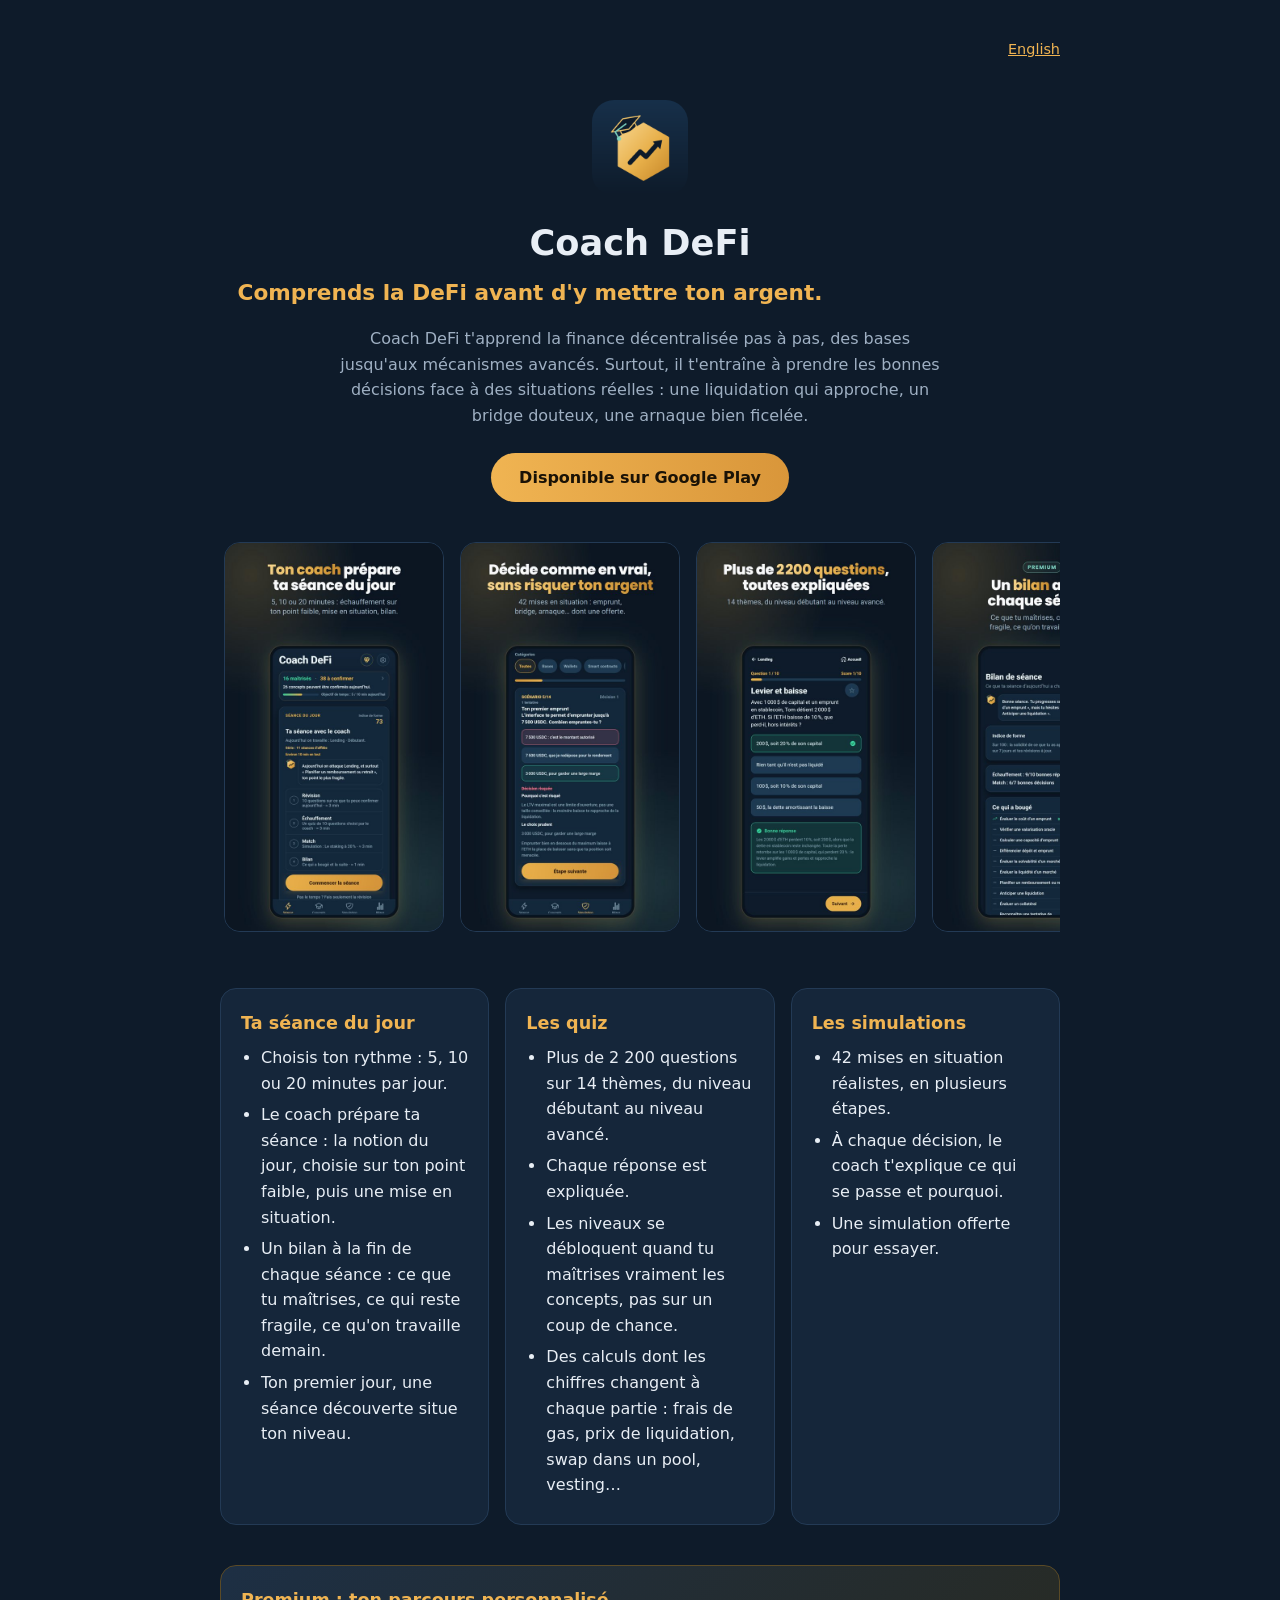
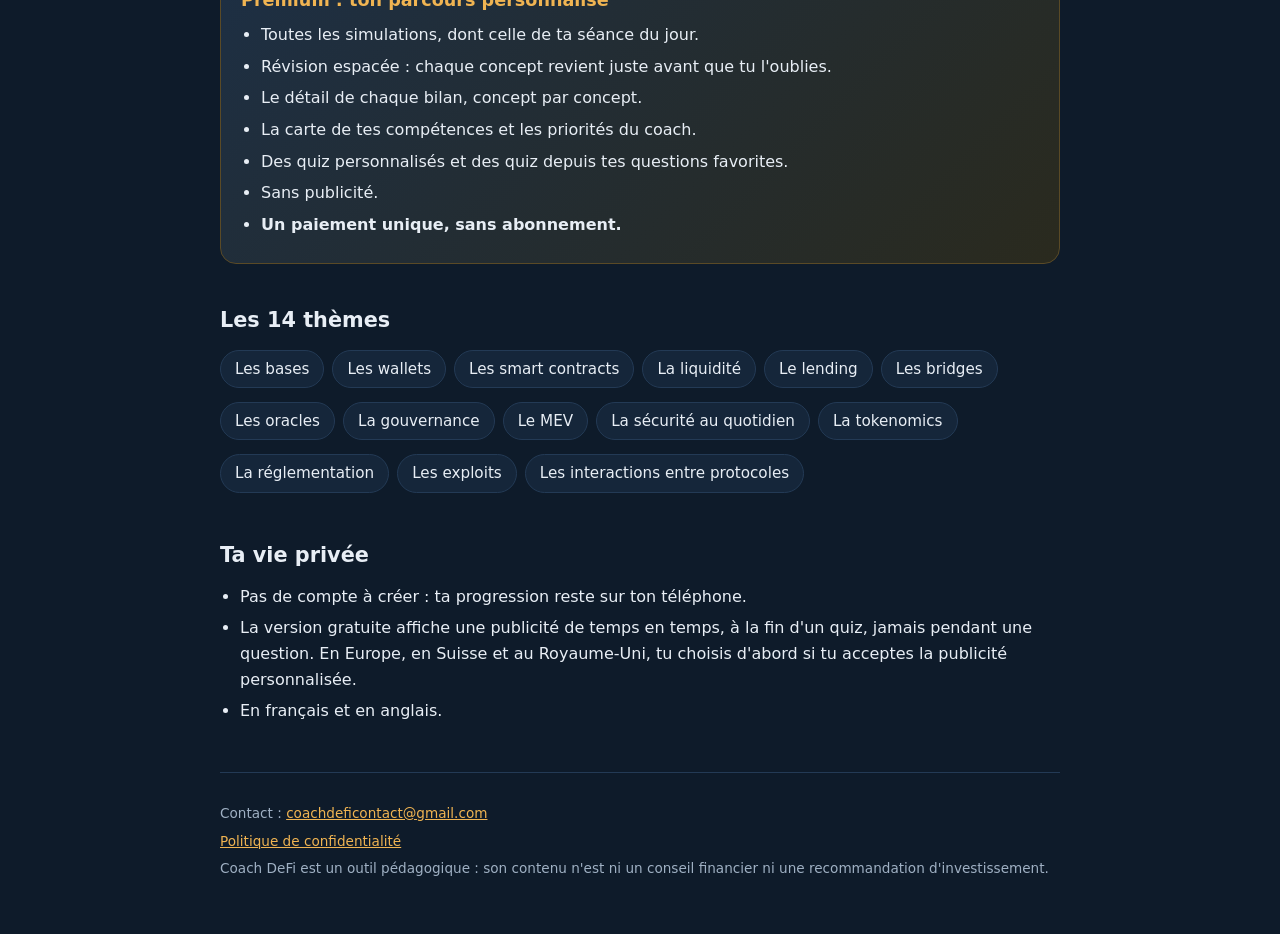
==== index.html @ 1382cdd4 "Fuller home page in French and English, with the store screenshots Co-Authored-By: Claude Opus 5.5 <" ====
<!doctype html>
<html lang="fr">
<head>
  <meta charset="utf-8">
  <meta name="viewport" content="width=device-width, initial-scale=1">
  <title>Coach DeFi : apprendre la DeFi</title>
  <meta name="description" content="Coach DeFi t'apprend la finance décentralisée pas à pas : 5 à 20 minutes par jour de quiz et de simulations réalistes, sans compte.">
  <link rel="icon" href="icon.png">
  <link rel="alternate" hreflang="en" href="https://coachdefi.github.io/en/">
  <link rel="stylesheet" href="style.css">
</head>
<body>
  <main>
    <p class="lang"><a href="en/" hreflang="en" lang="en">English</a></p>

    <header class="hero">
      <img src="icon.png" alt="Logo Coach DeFi">
      <h1>Coach DeFi</h1>
      <p class="tagline">Comprends la DeFi avant d'y mettre ton argent.</p>
      <p>Coach DeFi t'apprend la finance décentralisée pas à pas, des bases jusqu'aux mécanismes avancés. Surtout, il t'entraîne à prendre les bonnes décisions face à des situations réelles : une liquidation qui approche, un bridge douteux, une arnaque bien ficelée.</p>
      <a class="button" href="https://play.google.com/store/apps/details?id=com.deficoach.app">Disponible sur Google Play</a>
    </header>

    <div class="gallery">
      <img src="img/fr/01-home.jpg" alt="L'accueil : la séance du jour préparée par le coach" loading="lazy">
      <img src="img/fr/02-simulation-feedback.jpg" alt="Une simulation : décider comme en vrai, sans risquer son argent" loading="lazy">
      <img src="img/fr/03-quiz-feedback.jpg" alt="Un quiz avec l'explication de la réponse" loading="lazy">
      <img src="img/fr/04-session-review.jpg" alt="Le bilan de fin de séance" loading="lazy">
      <img src="img/fr/05-progression.jpg" alt="La progression et la carte des compétences" loading="lazy">
      <img src="img/fr/06-revision.jpg" alt="La révision espacée" loading="lazy">
    </div>

    <section>
      <div class="cards">
        <div class="card">
          <h3>Ta séance du jour</h3>
          <ul>
            <li>Choisis ton rythme : 5, 10 ou 20 minutes par jour.</li>
            <li>Le coach prépare ta séance : la notion du jour, choisie sur ton point faible, puis une mise en situation.</li>
            <li>Un bilan à la fin de chaque séance : ce que tu maîtrises, ce qui reste fragile, ce qu'on travaille demain.</li>
            <li>Ton premier jour, une séance découverte situe ton niveau.</li>
          </ul>
        </div>
        <div class="card">
          <h3>Les quiz</h3>
          <ul>
            <li>Plus de 2 200 questions sur 14 thèmes, du niveau débutant au niveau avancé.</li>
            <li>Chaque réponse est expliquée.</li>
            <li>Les niveaux se débloquent quand tu maîtrises vraiment les concepts, pas sur un coup de chance.</li>
            <li>Des calculs dont les chiffres changent à chaque partie : frais de gas, prix de liquidation, swap dans un pool, vesting…</li>
          </ul>
        </div>
        <div class="card">
          <h3>Les simulations</h3>
          <ul>
            <li>42 mises en situation réalistes, en plusieurs étapes.</li>
            <li>À chaque décision, le coach t'explique ce qui se passe et pourquoi.</li>
            <li>Une simulation offerte pour essayer.</li>
          </ul>
        </div>
      </div>
    </section>

    <section>
      <div class="card premium">
        <h3>Premium : ton parcours personnalisé</h3>
        <ul>
          <li>Toutes les simulations, dont celle de ta séance du jour.</li>
          <li>Révision espacée : chaque concept revient juste avant que tu l'oublies.</li>
          <li>Le détail de chaque bilan, concept par concept.</li>
          <li>La carte de tes compétences et les priorités du coach.</li>
          <li>Des quiz personnalisés et des quiz depuis tes questions favorites.</li>
          <li>Sans publicité.</li>
          <li><strong>Un paiement unique, sans abonnement.</strong></li>
        </ul>
      </div>
    </section>

    <section>
      <h2>Les 14 thèmes</h2>
      <ul class="topics">
        <li>Les bases</li><li>Les wallets</li><li>Les smart contracts</li><li>La liquidité</li><li>Le lending</li><li>Les bridges</li><li>Les oracles</li><li>La gouvernance</li><li>Le MEV</li><li>La sécurité au quotidien</li><li>La tokenomics</li><li>La réglementation</li><li>Les exploits</li><li>Les interactions entre protocoles</li>
      </ul>
    </section>

    <section>
      <h2>Ta vie privée</h2>
      <ul>
        <li>Pas de compte à créer : ta progression reste sur ton téléphone.</li>
        <li>La version gratuite affiche une publicité de temps en temps, à la fin d'un quiz, jamais pendant une question. En Europe, en Suisse et au Royaume-Uni, tu choisis d'abord si tu acceptes la publicité personnalisée.</li>
        <li>En français et en anglais.</li>
      </ul>
    </section>

    <footer>
      <p>Contact : <a href="mailto:coachdeficontact@gmail.com">coachdeficontact@gmail.com</a></p>
      <p><a href="https://gist.github.com/MatDakillah/d315c61013ce06f5cd7fb65c68aa7442">Politique de confidentialité</a></p>
      <p>Coach DeFi est un outil pédagogique : son contenu n'est ni un conseil financier ni une recommandation d'investissement.</p>
    </footer>
  </main>
</body>
</html>
---- style.css ----
:root {
  --bg: #0e1b2a;
  --card: #15263a;
  --line: #233a55;
  --text: #e8eef5;
  --muted: #9fb0c3;
  --gold: #f0b452;
  --gold-dark: #d9963a;
}
* { box-sizing: border-box; }
body { margin: 0; font-family: system-ui, -apple-system, "Segoe UI", Roboto, sans-serif; background: var(--bg); color: var(--text); line-height: 1.6; }
a { color: var(--gold); }
main { max-width: 880px; margin: 0 auto; padding: 24px 20px 48px; }

.lang { text-align: right; font-size: 0.9rem; }

.hero { text-align: center; padding: 24px 0 8px; }
.hero img { width: 96px; height: 96px; border-radius: 22px; }
.hero h1 { margin: 12px 0 0; font-size: 2.2rem; }
.hero .tagline { margin: 4px 0 16px; font-size: 1.35rem; font-weight: 700; color: var(--gold); }
.hero p { max-width: 620px; margin: 0 auto 12px; color: var(--muted); }
.button { display: inline-block; margin-top: 12px; padding: 12px 28px; border-radius: 999px; background: linear-gradient(90deg, var(--gold), var(--gold-dark)); color: #1a1206; font-weight: 700; text-decoration: none; }

.gallery { display: flex; gap: 16px; overflow-x: auto; padding: 32px 4px 16px; scroll-snap-type: x mandatory; }
.gallery img { flex: 0 0 auto; width: 220px; height: auto; border-radius: 16px; scroll-snap-align: center; border: 1px solid var(--line); }

section { margin-top: 40px; }
h2 { font-size: 1.3rem; margin: 0 0 12px; }
.cards { display: grid; grid-template-columns: repeat(auto-fit, minmax(240px, 1fr)); gap: 16px; }
.card { background: var(--card); border: 1px solid var(--line); border-radius: 16px; padding: 20px; }
.card h3 { margin: 0 0 8px; font-size: 1.1rem; color: var(--gold); }
.card ul, section > ul { margin: 0; padding-left: 20px; }
.card li, section > ul li { margin-bottom: 6px; }

.premium { background: linear-gradient(135deg, #1d2f44, #2a2a1e); border-color: #5a4a26; }

.topics { display: flex; flex-wrap: wrap; gap: 8px; padding: 0; list-style: none; }
.topics li { padding: 6px 14px; border-radius: 999px; background: var(--card); border: 1px solid var(--line); font-size: 0.95rem; }

footer { margin-top: 48px; padding-top: 24px; border-top: 1px solid var(--line); font-size: 0.85rem; color: var(--muted); }
footer p { margin: 6px 0; }
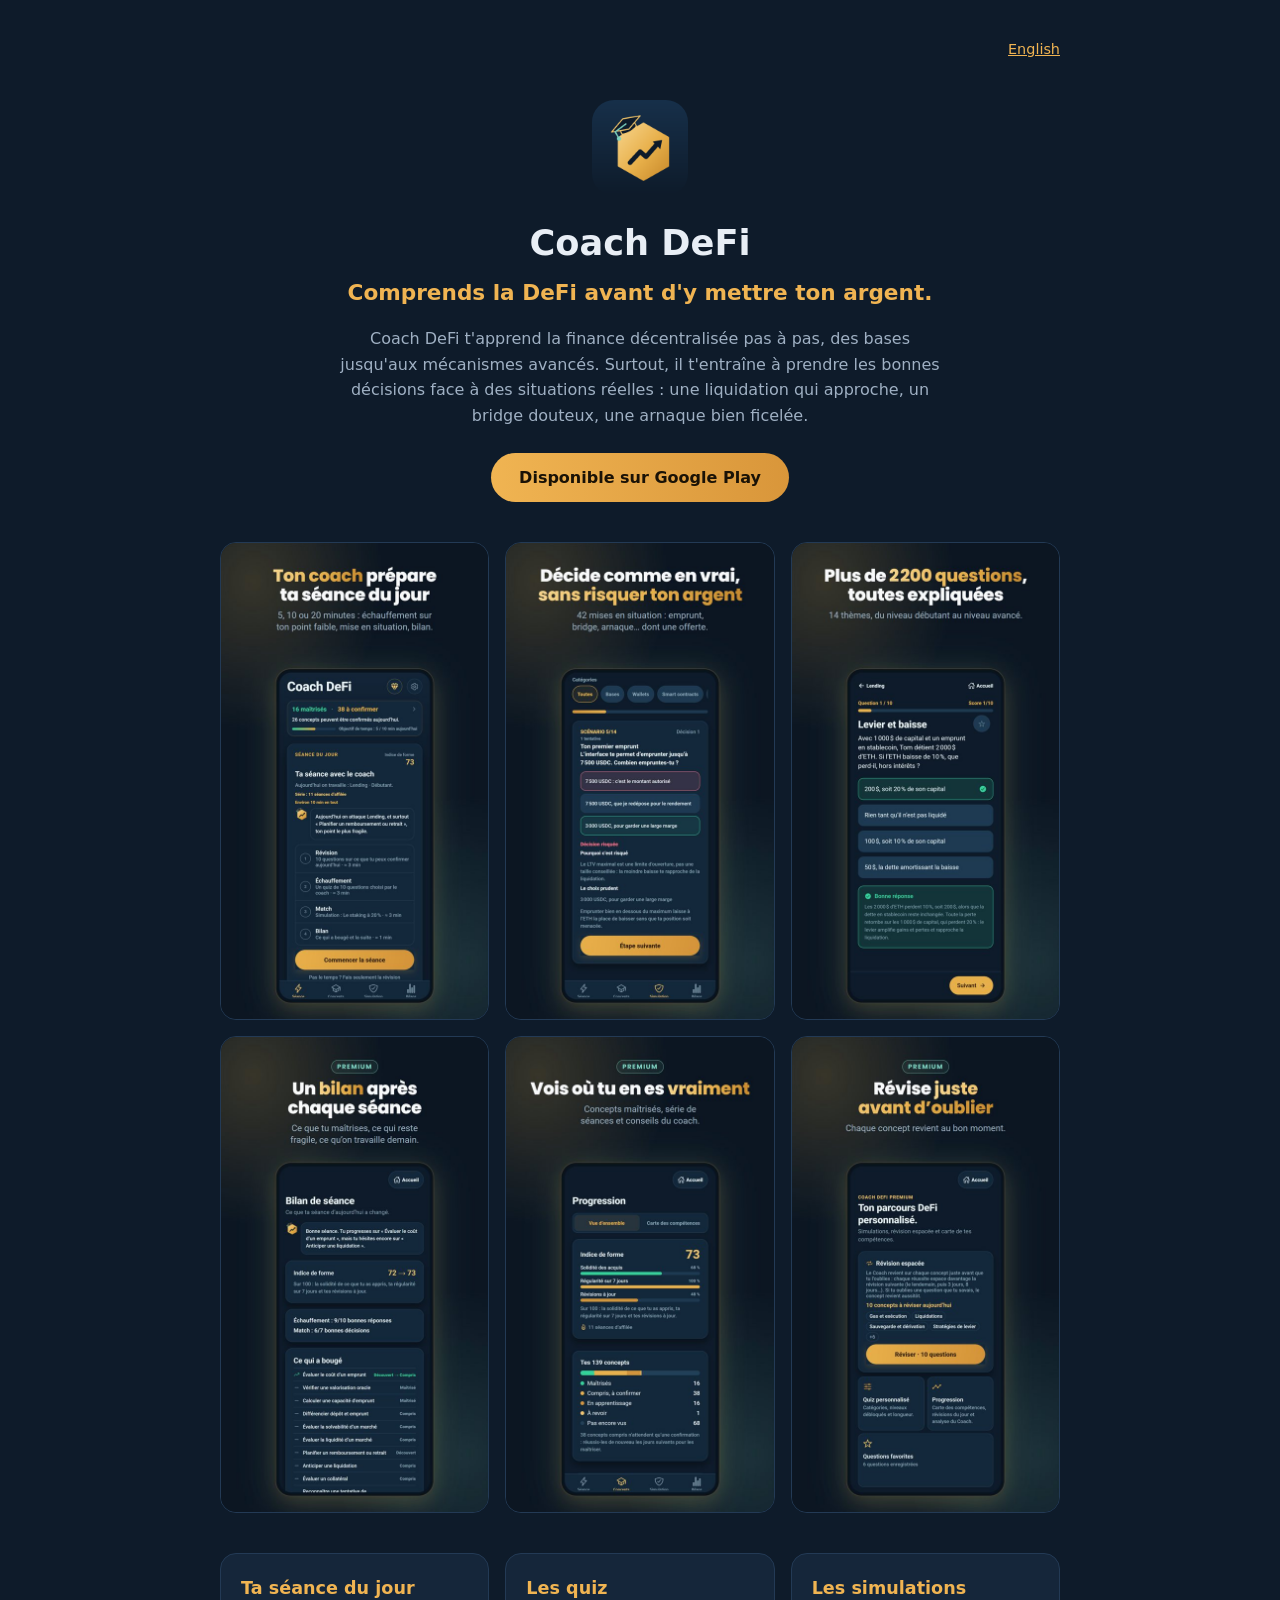
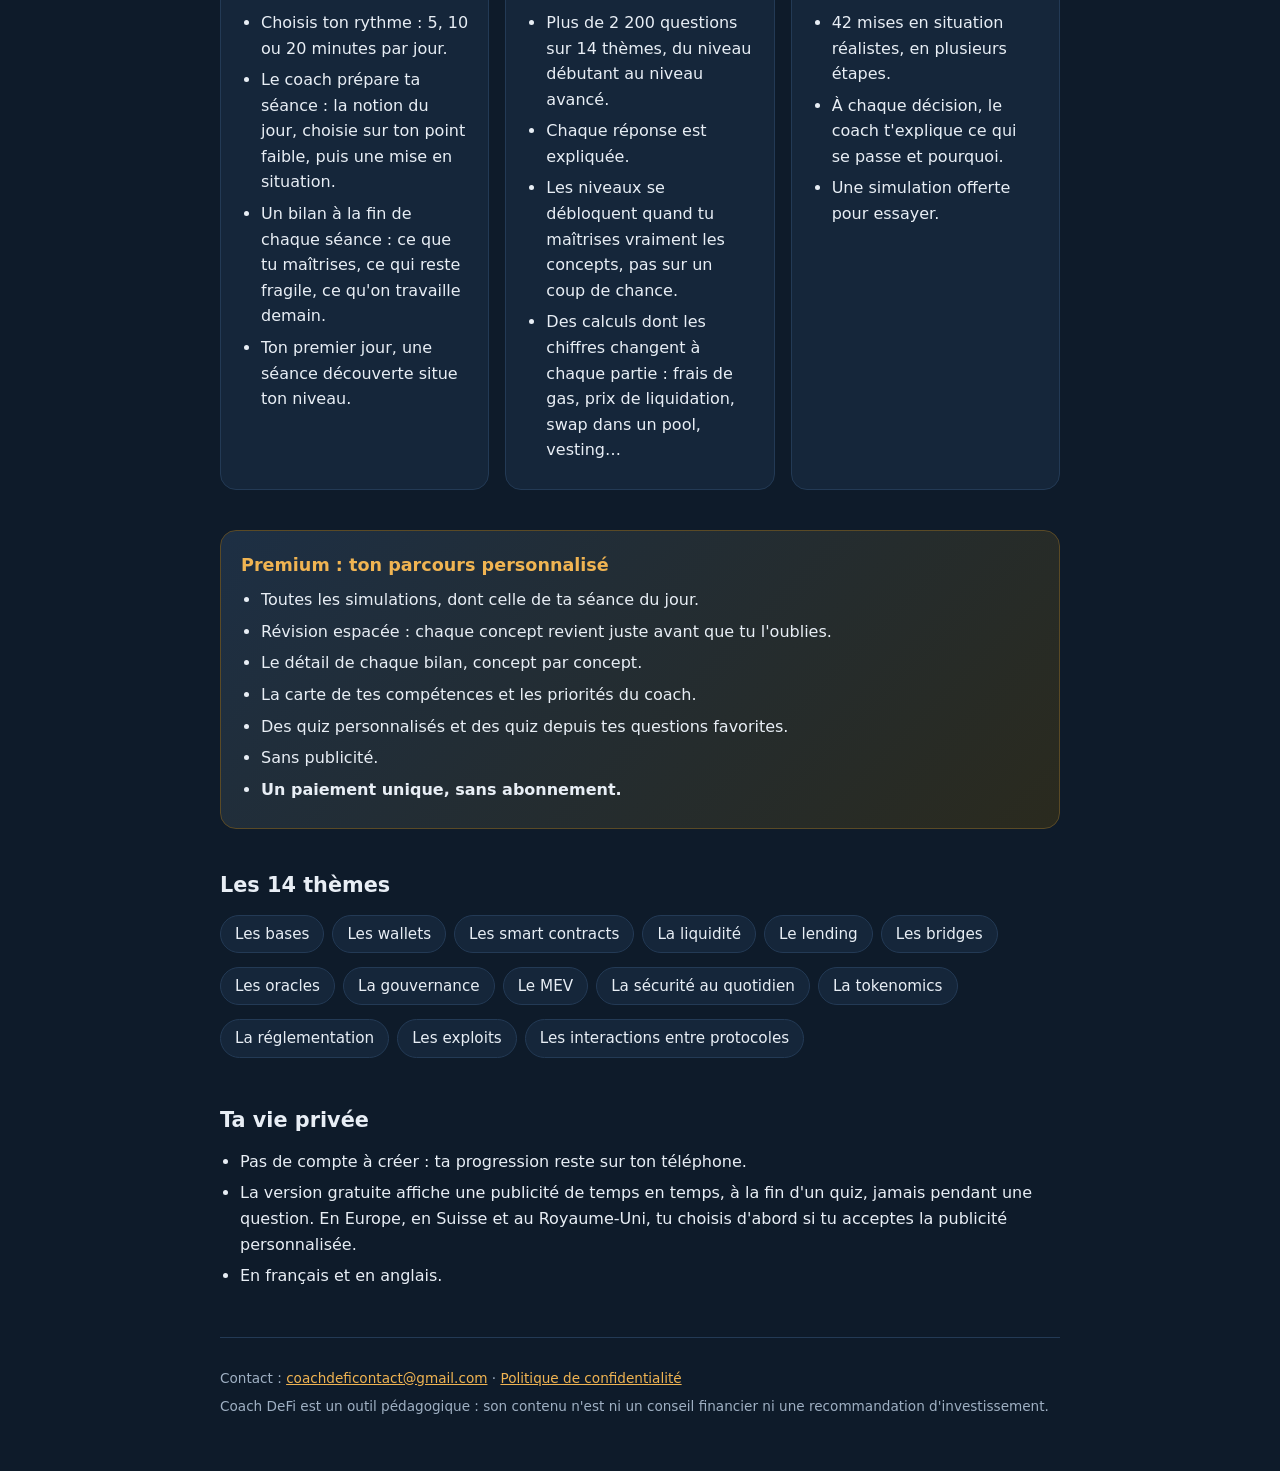
==== commit 256c1f88: "Contact and privacy policy on one footer line Co-Authored-By: Claude Opus 5.5 <noreply@anthropic.com" ====
--- a/index.html
+++ b/index.html
@@ -93,8 +93,7 @@
     </section>
 
     <footer>
-      <p>Contact : <a href="mailto:coachdeficontact@gmail.com">coachdeficontact@gmail.com</a></p>
-      <p><a href="https://gist.github.com/MatDakillah/d315c61013ce06f5cd7fb65c68aa7442">Politique de confidentialité</a></p>
+      <p>Contact : <a href="mailto:coachdeficontact@gmail.com">coachdeficontact@gmail.com</a> · <a href="https://gist.github.com/MatDakillah/d315c61013ce06f5cd7fb65c68aa7442">Politique de confidentialité</a></p>
       <p>Coach DeFi est un outil pédagogique : son contenu n'est ni un conseil financier ni une recommandation d'investissement.</p>
     </footer>
   </main>
--- a/style.css
+++ b/style.css
@@ -17,12 +17,13 @@
 .hero { text-align: center; padding: 24px 0 8px; }
 .hero img { width: 96px; height: 96px; border-radius: 22px; }
 .hero h1 { margin: 12px 0 0; font-size: 2.2rem; }
-.hero .tagline { margin: 4px 0 16px; font-size: 1.35rem; font-weight: 700; color: var(--gold); }
+.hero .tagline { margin: 4px auto 16px; font-size: 1.35rem; font-weight: 700; color: var(--gold); }
 .hero p { max-width: 620px; margin: 0 auto 12px; color: var(--muted); }
 .button { display: inline-block; margin-top: 12px; padding: 12px 28px; border-radius: 999px; background: linear-gradient(90deg, var(--gold), var(--gold-dark)); color: #1a1206; font-weight: 700; text-decoration: none; }
 
-.gallery { display: flex; gap: 16px; overflow-x: auto; padding: 32px 4px 16px; scroll-snap-type: x mandatory; }
-.gallery img { flex: 0 0 auto; width: 220px; height: auto; border-radius: 16px; scroll-snap-align: center; border: 1px solid var(--line); }
+.gallery { display: grid; grid-template-columns: repeat(3, 1fr); gap: 16px; padding-top: 32px; }
+.gallery img { width: 100%; height: auto; border-radius: 16px; border: 1px solid var(--line); }
+@media (max-width: 600px) { .gallery { grid-template-columns: repeat(2, 1fr); gap: 10px; } }
 
 section { margin-top: 40px; }
 h2 { font-size: 1.3rem; margin: 0 0 12px; }
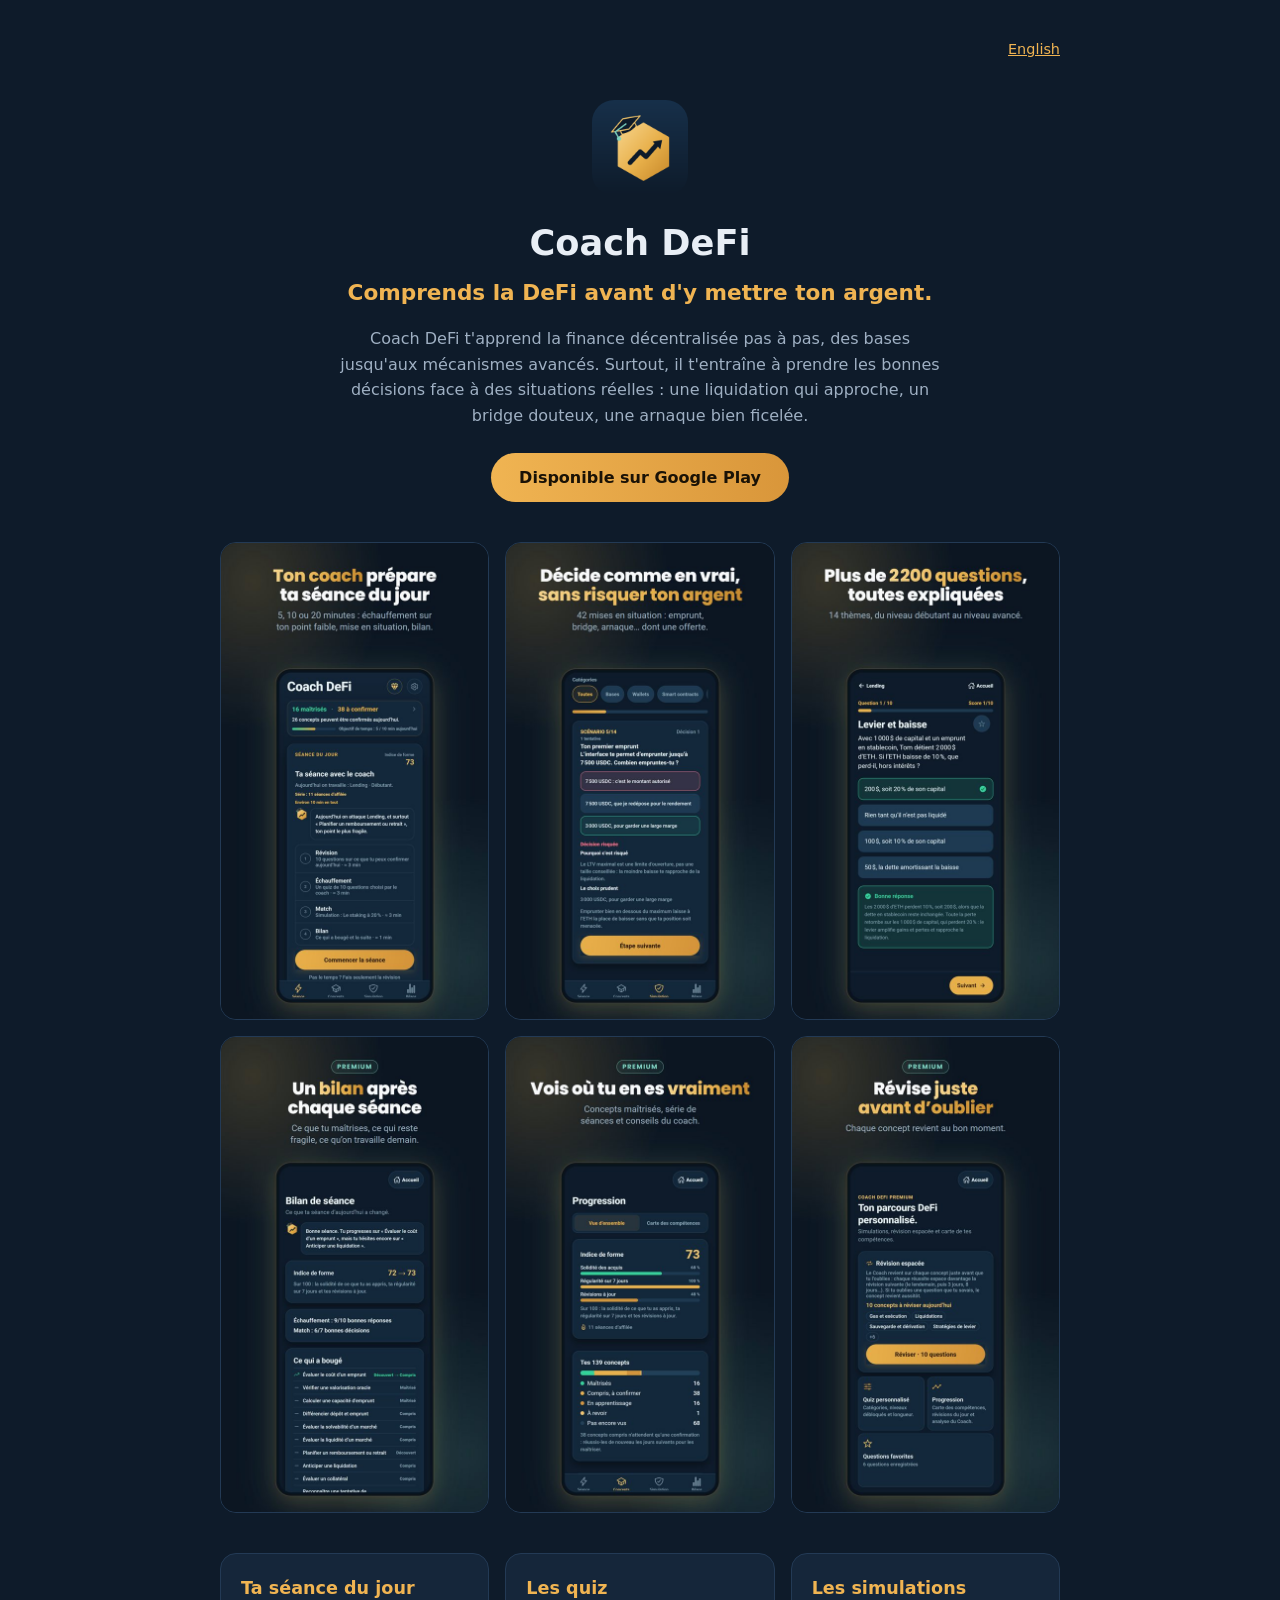
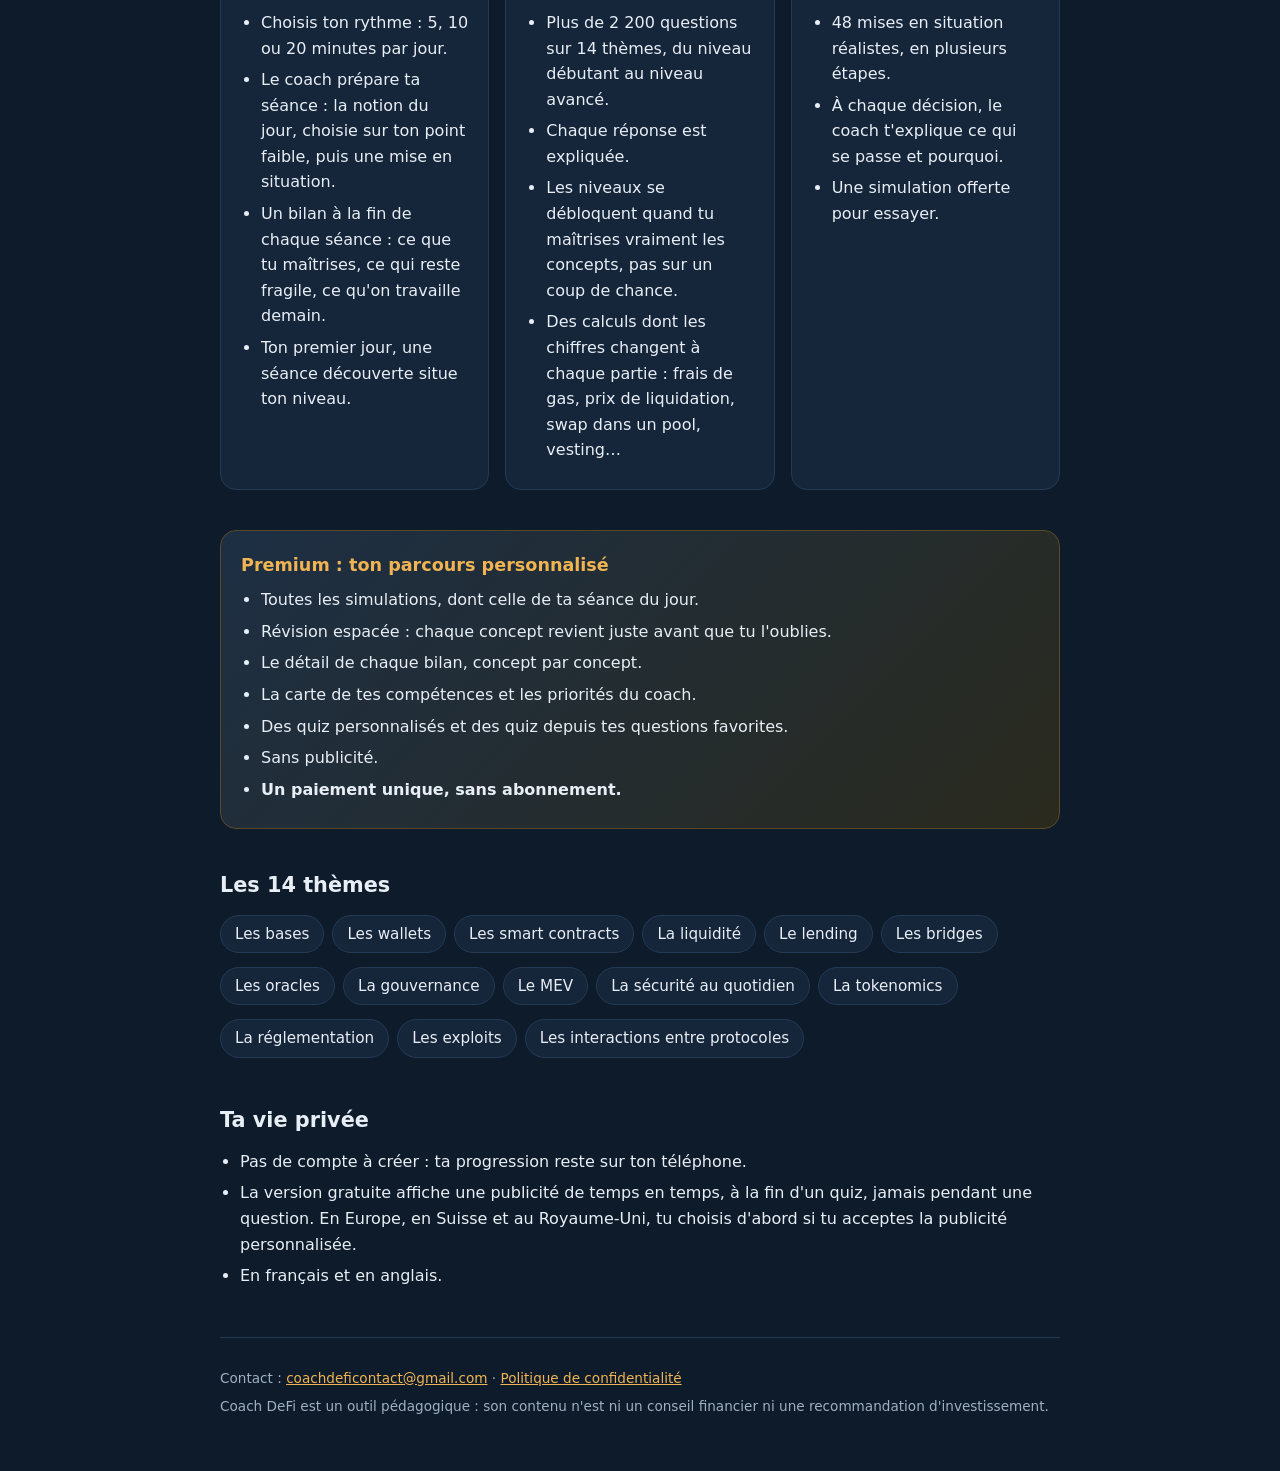
==== commit ca5ac0a5: "48 scenarios instead of 42 Co-Authored-By: Claude Opus 5.5 <noreply@anthropic.com>" ====
--- a/index.html
+++ b/index.html
@@ -18,7 +18,7 @@
       <h1>Coach DeFi</h1>
       <p class="tagline">Comprends la DeFi avant d'y mettre ton argent.</p>
       <p>Coach DeFi t'apprend la finance décentralisée pas à pas, des bases jusqu'aux mécanismes avancés. Surtout, il t'entraîne à prendre les bonnes décisions face à des situations réelles : une liquidation qui approche, un bridge douteux, une arnaque bien ficelée.</p>
-      <a class="button" href="https://play.google.com/store/apps/details?id=com.deficoach.app">Disponible sur Google Play</a>
+      <a class="button" href="https://play.google.com/store/apps/details?id=com.deficoach.app" target="_blank" rel="noopener">Disponible sur Google Play</a>
     </header>
 
     <div class="gallery">
@@ -53,7 +53,7 @@
         <div class="card">
           <h3>Les simulations</h3>
           <ul>
-            <li>42 mises en situation réalistes, en plusieurs étapes.</li>
+            <li>48 mises en situation réalistes, en plusieurs étapes.</li>
             <li>À chaque décision, le coach t'explique ce qui se passe et pourquoi.</li>
             <li>Une simulation offerte pour essayer.</li>
           </ul>
@@ -97,5 +97,15 @@
       <p>Coach DeFi est un outil pédagogique : son contenu n'est ni un conseil financier ni une recommandation d'investissement.</p>
     </footer>
   </main>
+  <dialog class="zoom" id="zoom"><img alt=""></dialog>
+  <script>
+    // Click a screenshot to see it larger; click again or press Escape to close.
+    const zoom = document.getElementById('zoom');
+    const big = zoom.querySelector('img');
+    document.querySelectorAll('.gallery img').forEach((img) => {
+      img.addEventListener('click', () => { big.src = img.src; big.alt = img.alt; zoom.showModal(); });
+    });
+    zoom.addEventListener('click', () => zoom.close());
+  </script>
 </body>
 </html>
--- a/style.css
+++ b/style.css
@@ -40,3 +40,8 @@
 
 footer { margin-top: 48px; padding-top: 24px; border-top: 1px solid var(--line); font-size: 0.85rem; color: var(--muted); }
 footer p { margin: 6px 0; }
+
+.gallery img { cursor: zoom-in; }
+.zoom { padding: 0; border: none; background: transparent; max-width: 100vw; max-height: 100vh; }
+.zoom::backdrop { background: rgba(5, 10, 18, 0.9); }
+.zoom img { display: block; max-width: 95vw; max-height: 92vh; border-radius: 16px; cursor: zoom-out; }
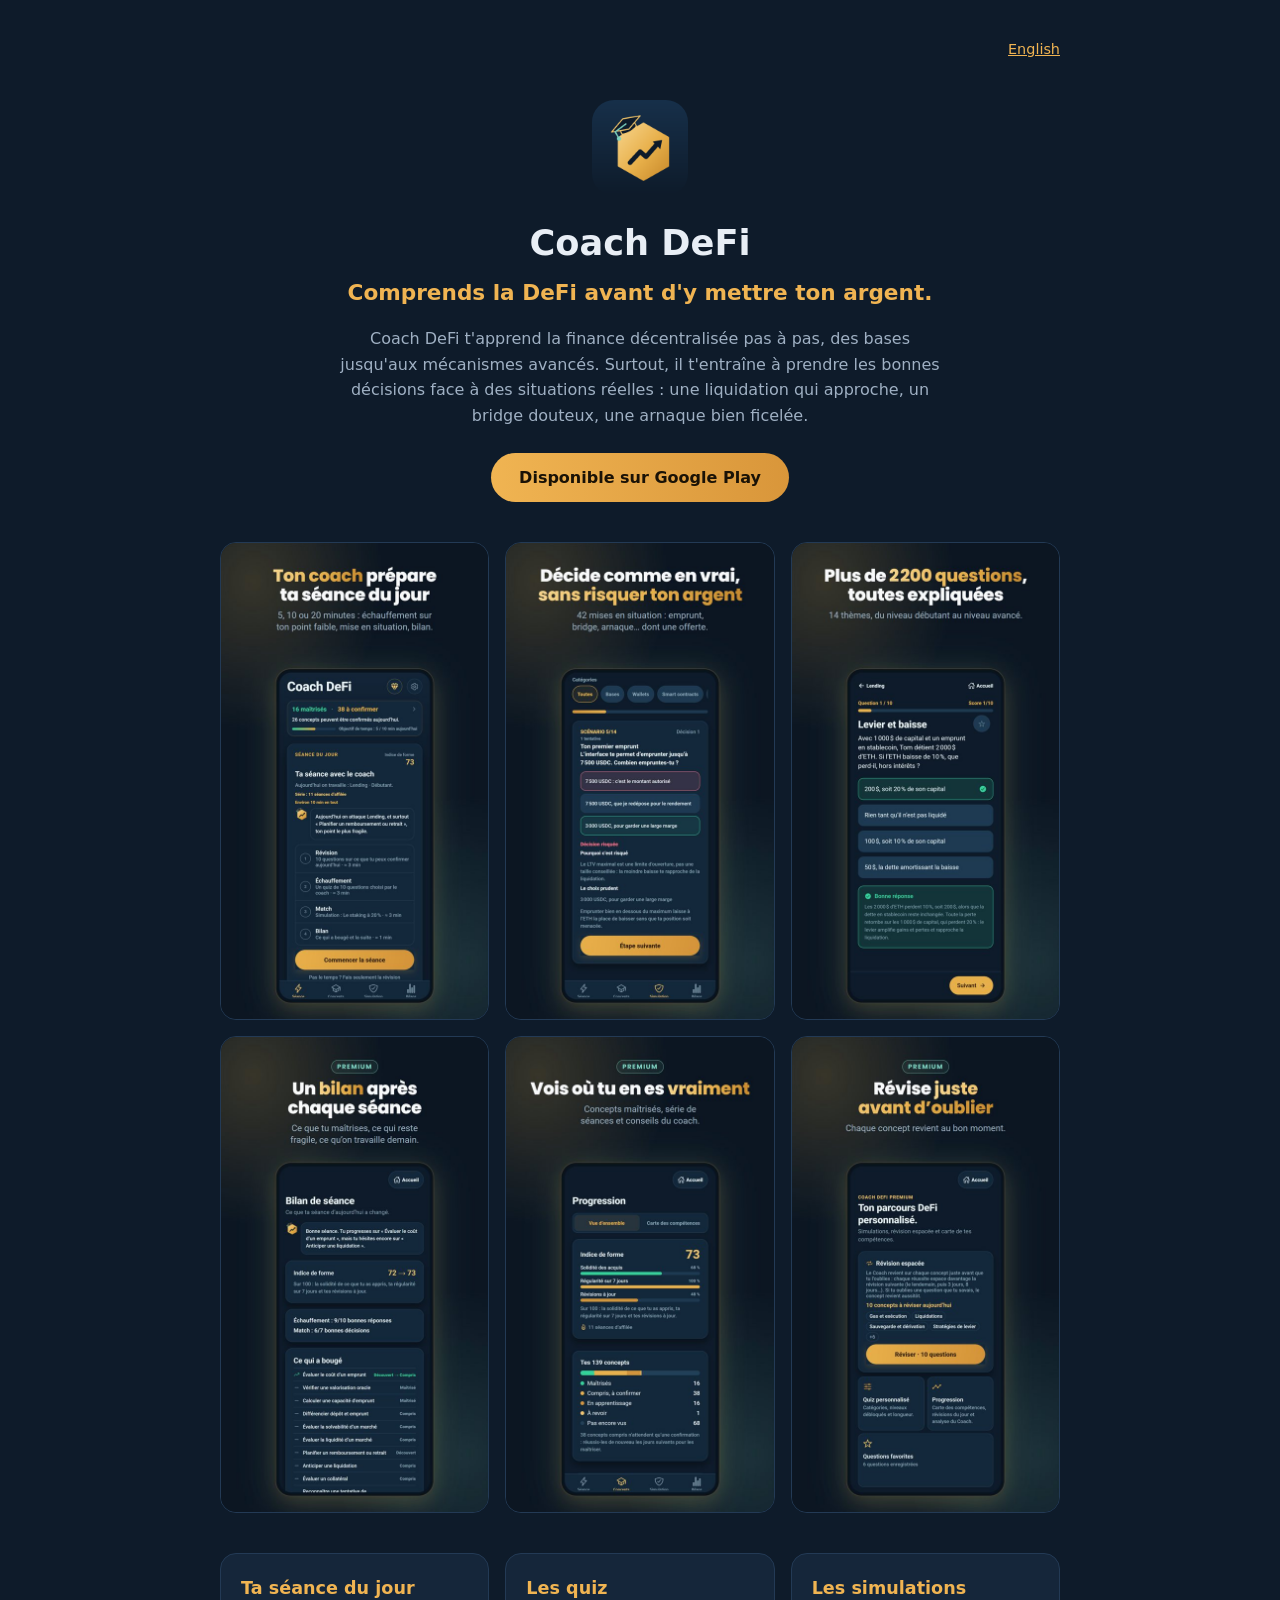
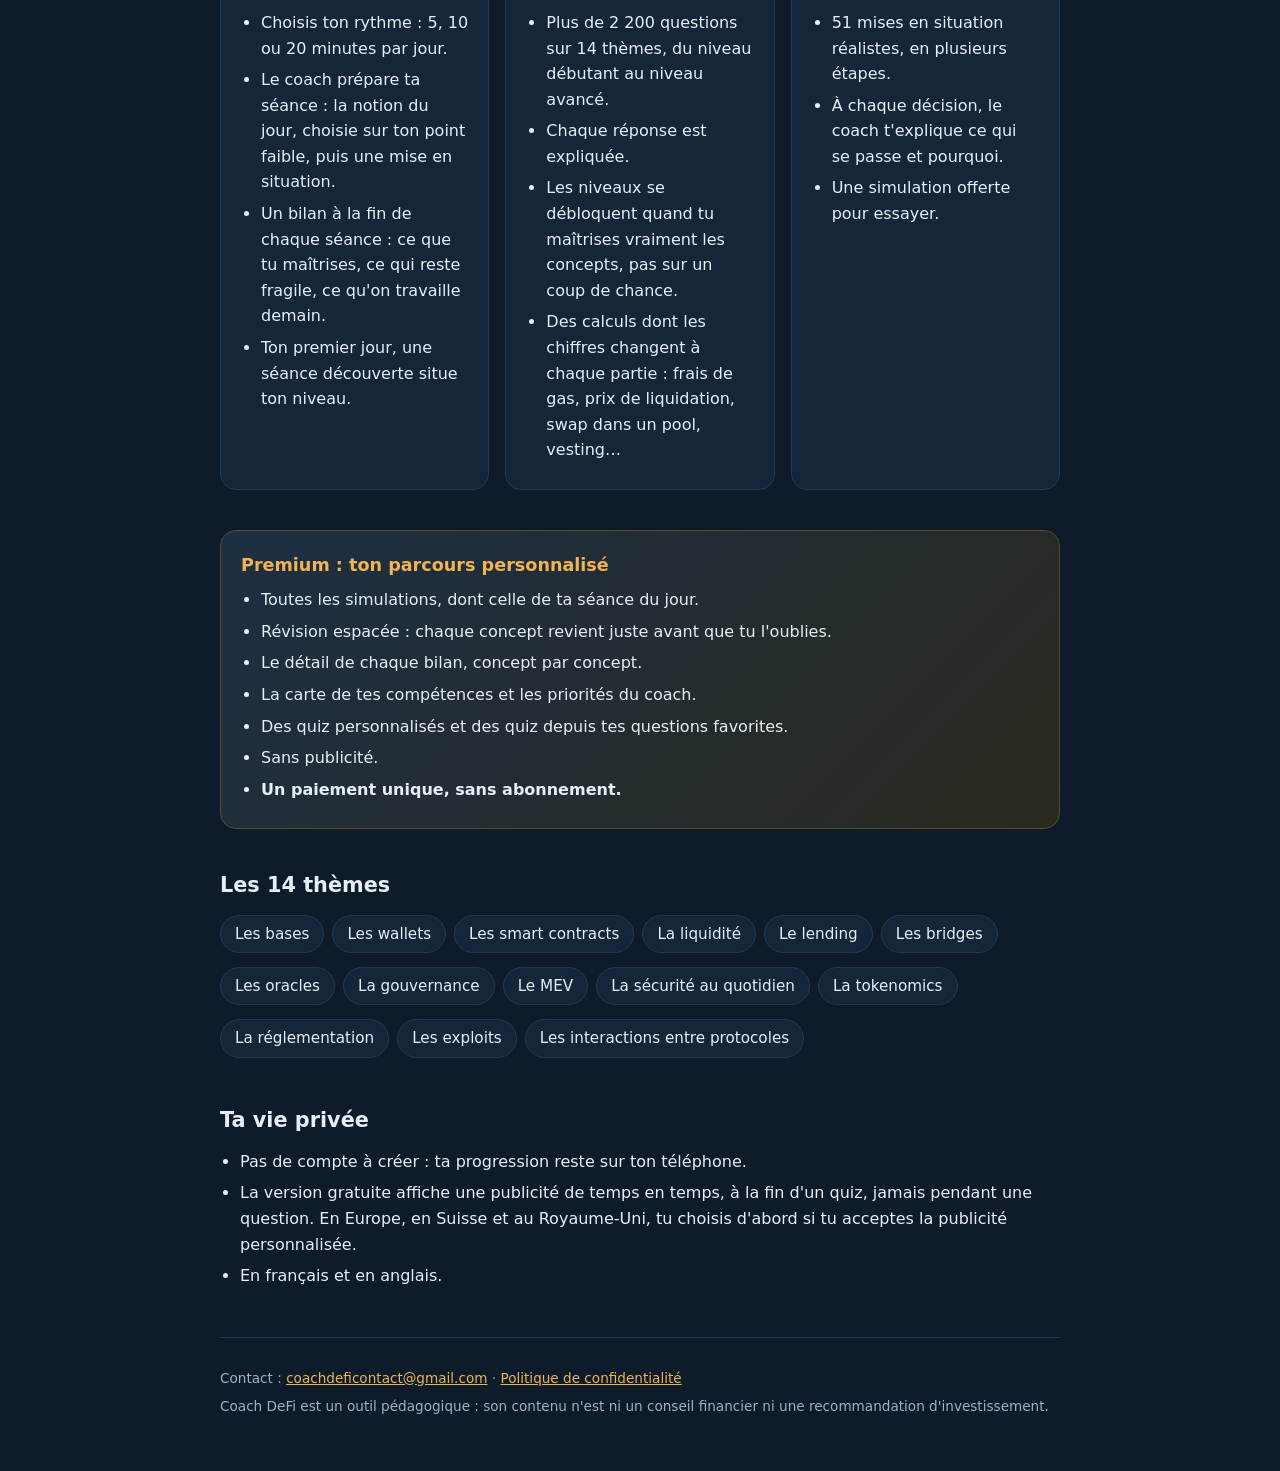
==== commit 2b1a217a: "content: 51 simulations, as in Coach DeFi 1.5.0 Co-Authored-By: Claude Opus 5.5 <noreply@anthropic.c" ====
--- a/index.html
+++ b/index.html
@@ -53,7 +53,7 @@
         <div class="card">
           <h3>Les simulations</h3>
           <ul>
-            <li>48 mises en situation réalistes, en plusieurs étapes.</li>
+            <li>51 mises en situation réalistes, en plusieurs étapes.</li>
             <li>À chaque décision, le coach t'explique ce qui se passe et pourquoi.</li>
             <li>Une simulation offerte pour essayer.</li>
           </ul>
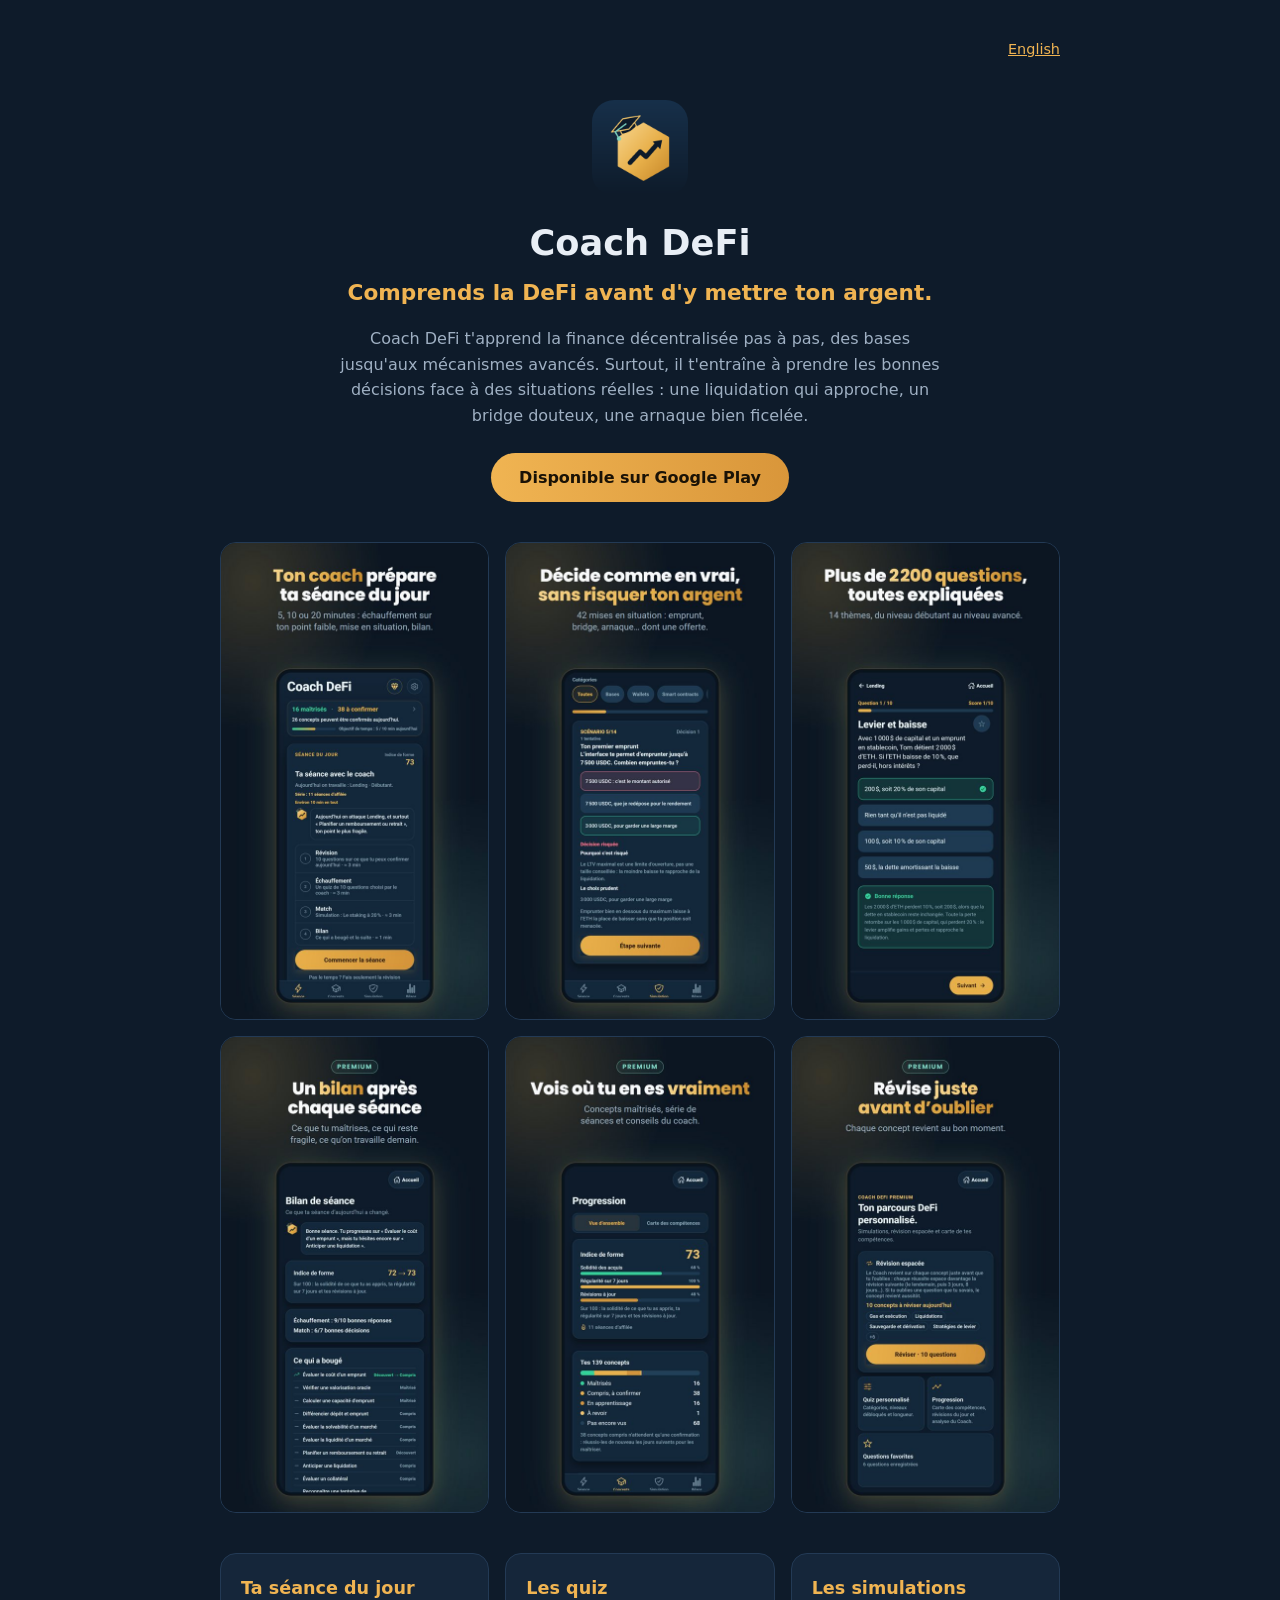
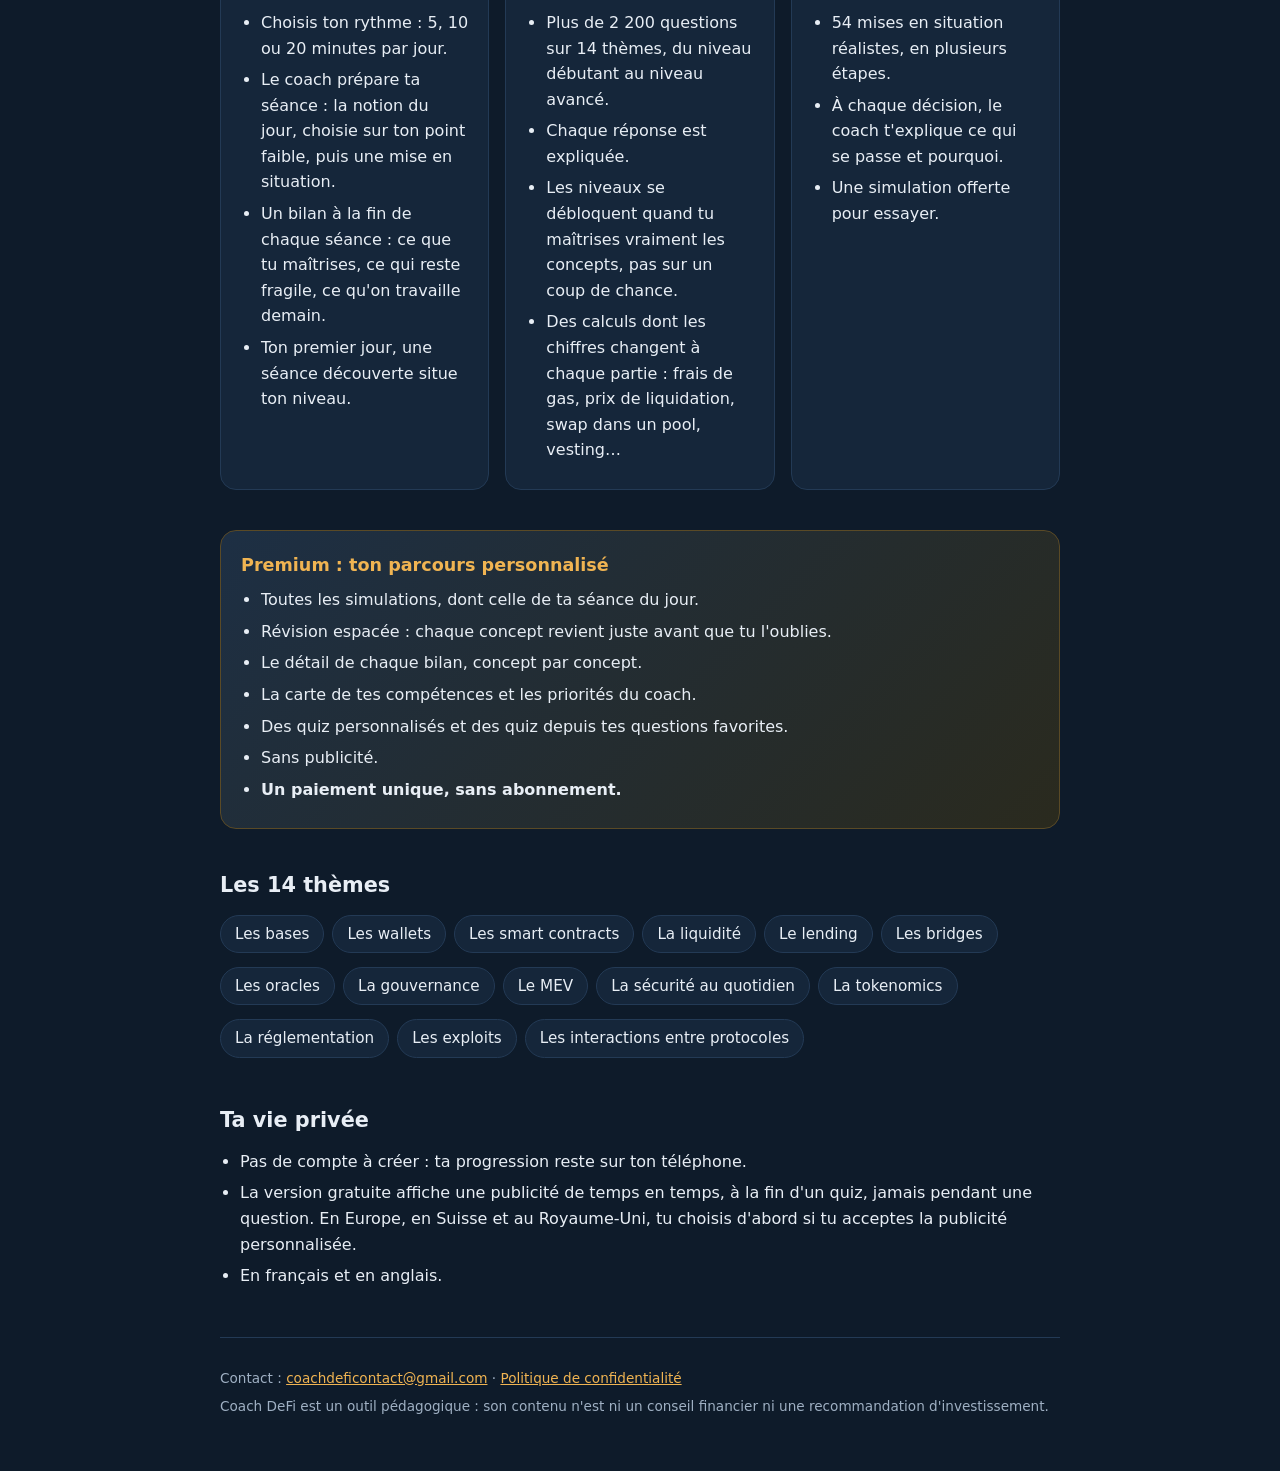
==== commit d20570a7: "content: 54 simulations, as in Coach DeFi 1.5.0 Co-Authored-By: Claude Opus 5.5 <noreply@anthropic.c" ====
--- a/index.html
+++ b/index.html
@@ -53,7 +53,7 @@
         <div class="card">
           <h3>Les simulations</h3>
           <ul>
-            <li>51 mises en situation réalistes, en plusieurs étapes.</li>
+            <li>54 mises en situation réalistes, en plusieurs étapes.</li>
             <li>À chaque décision, le coach t'explique ce qui se passe et pourquoi.</li>
             <li>Une simulation offerte pour essayer.</li>
           </ul>
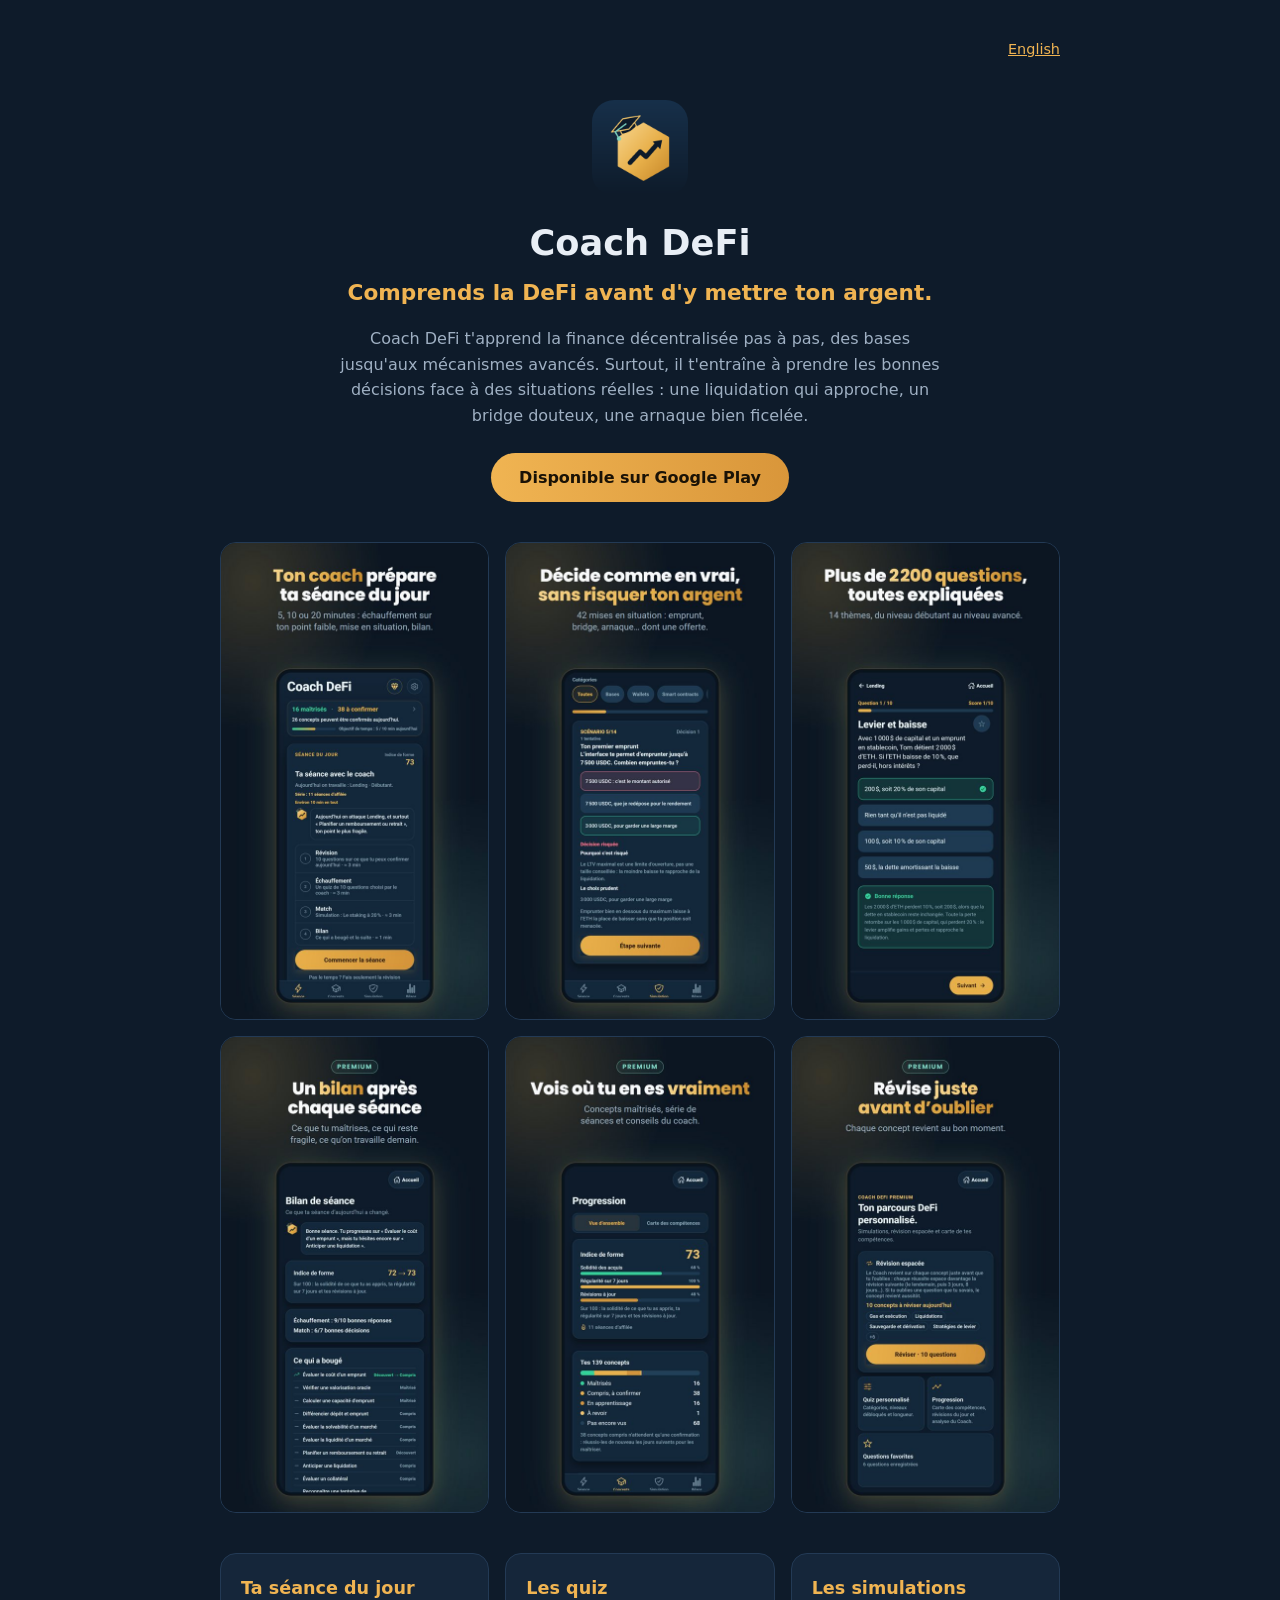
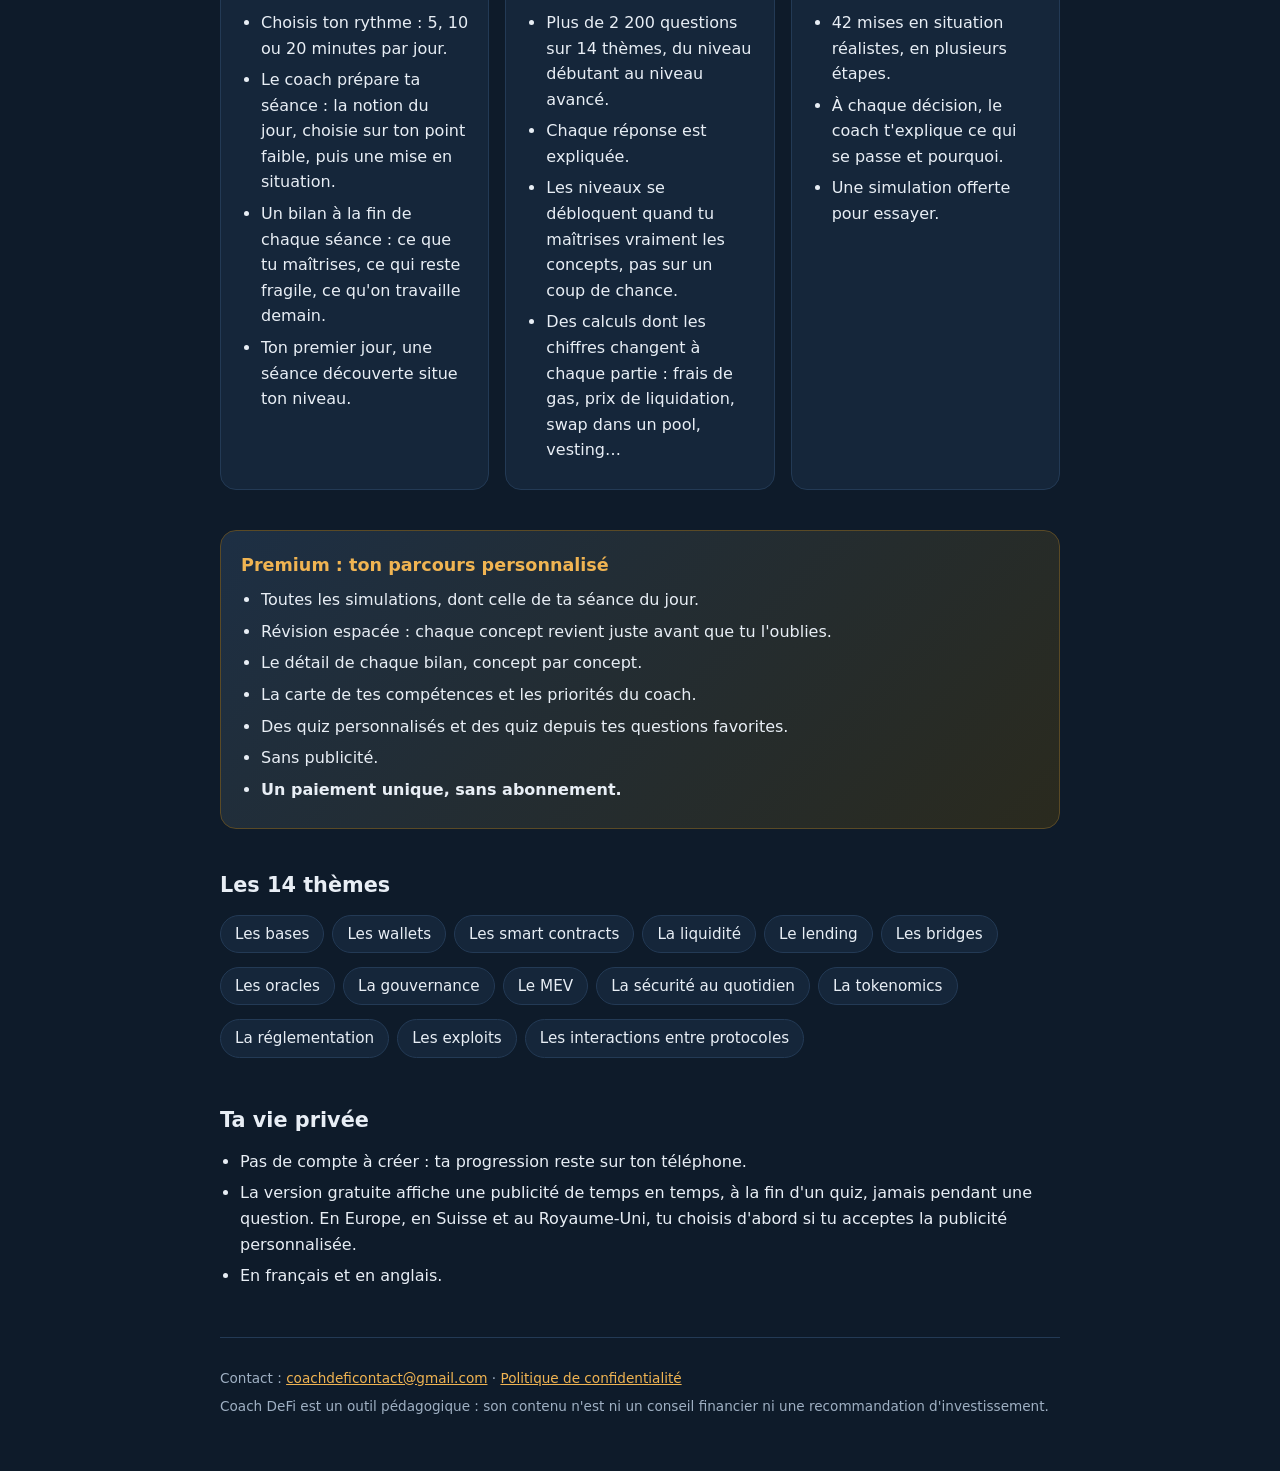
==== commit c36eda6e: "content: back to 42 simulations, as in the published app The new scenarios ship with Coach DeFi 1.5." ====
--- a/index.html
+++ b/index.html
@@ -53,7 +53,7 @@
         <div class="card">
           <h3>Les simulations</h3>
           <ul>
-            <li>54 mises en situation réalistes, en plusieurs étapes.</li>
+            <li>42 mises en situation réalistes, en plusieurs étapes.</li>
             <li>À chaque décision, le coach t'explique ce qui se passe et pourquoi.</li>
             <li>Une simulation offerte pour essayer.</li>
           </ul>
